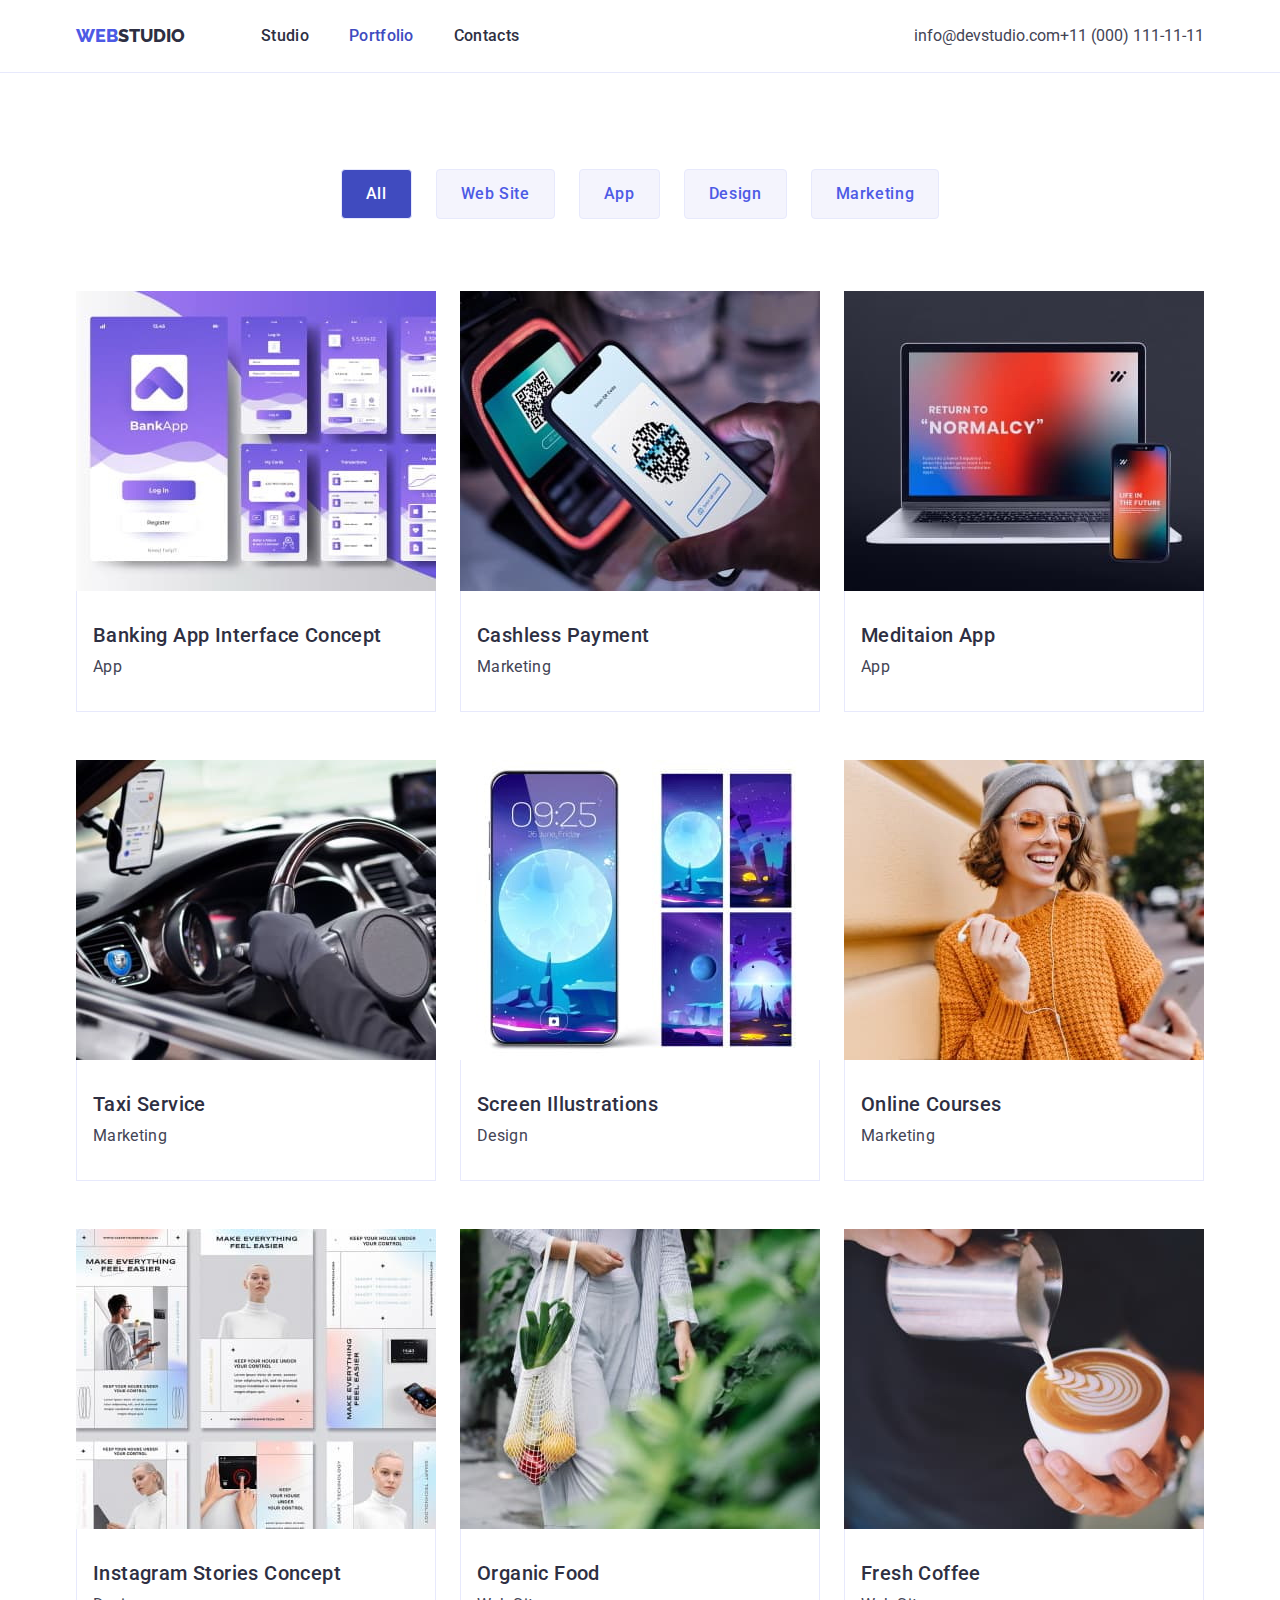
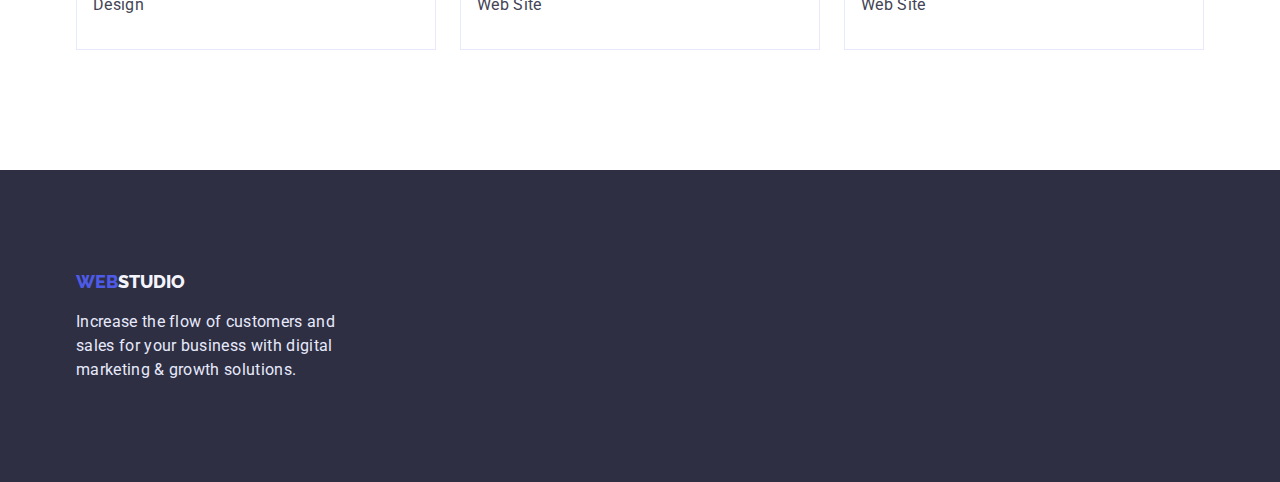
==== portfolio.html @ a2987189 "begining-4" ====
<!DOCTYPE html>
<html lang="en">
  <head>
    <meta charset="UTF-8" />
    <meta http-equiv="X-UA-Compatible" content="IE=edge" />
    <meta name="viewport" content="width=device-width, initial-scale=1.0" />
    <title>Document</title>
    <!--Fonts-->
<link rel="preconnect" href="https://fonts.googleapis.com">
<link rel="preconnect" href="https://fonts.gstatic.com" crossorigin>
<link href="https://fonts.googleapis.com/css2?family=Raleway:wght@800&family=Roboto:wght@400;500;700;900&display=swap" rel="stylesheet">
<link rel="stylesheet" href="https://cdnjs.cloudflare.com/ajax/libs/modern-normalize/1.1.0/modern-normalize.min.css" />       
<link rel="stylesheet" href="./css/styles.css" />
  </head>
  <body>
    <!--Шапка сайта-->
    <header class="page-header">
    <div class="container">  
      <nav class="page-nav">
        <a href="./index.html" class="logo"
          >Web<span class="logo-header">Studio</span></a
        >
        <ul class="site-nav list-ul">
          <li class="nav-item"><a href="./index.html" class="link">Studio</a></li>
          <li class="nav-item"><a href="./portfolio.html" class="link current">Portfolio</a></li>
          <li class="nav-item"><a href="" class="link">Contacts</a></li>
        </ul>
      </nav>
      <address>
        <ul class="page-contacts list-ul">
          <li class="addr-item">
            <a href="mailto:info@devstudio.com" class="link"
              >info@devstudio.com</a
            >
          </li>
          <li>
            <a href="tel:+110001111111" class="link">+11 (000) 111-11-11</a>
          </li>
        </ul>
      </address>
    </div>  
    </header>
    <!--Main content-->
    <main>
      <!--Список кнопок и фильтры-->
      <section class="filters-cards">
      <div class="container">  
        <h1 class="filters" hidden>Filters</h1>
        <ul class="filters-list list-ul">
          <li class="filters-item">
            <button class="filters-btn current" type="button">All</button>
          </li>
          <li class="filters-item">
            <button class="filters-btn" type="button">Web Site</button>
          </li>
          <li class="filters-item">
            <button class="filters-btn" type="button">App</button>
          </li>
          <li class="filters-item">
            <button class="filters-btn" type="button">Design</button>
          </li class="filters-item">
          <li class="filters-item">
            <button class="filters-btn" type="button">Marketing</button>
          </li>
        </ul>
        <h2 class="cards" hidden>Projects Cards</h2>
        <ul class="cards-list list-ul">
          <li class="card">
            <a href="#" class="cards-item">
              <img class="cards-list-pic" src="./images/sec1-1.jpg" alt="Project Card 1-1" width="360" />
            <div class="card-about">
              <h3 class="cards-list-title">Banking App Interface Concept</h3>
              <p class="cards-list-text">App</p>
            </div>  
            </a>
          </li>
          <li class="card">
            <a href="#" class="cards-item">
              <img class="cards-list-pic" src="./images/sec1-2.jpg" alt="Project Card 1-2" width="360" />
            <div class="card-about">  
              <h3 class="cards-list-title">Cashless Payment</h3>
              <p class="cards-list-text">Marketing</p>
            </div>
            </a>
          </li>
          <li class="card">
            <a href="#" class="cards-item">
              <img class="cards-list-pic" src="./images/sec1-3.jpg" alt="Project Card 1-3" width="360" />
            <div class="card-about">  
              <h3 class="cards-list-title">Meditaion App</h3>
              <p class="cards-list-text">App</p>
            </div>
            </a>
          </li>
          <li class="card">
            <a href="#" class="cards-item">
              <img class="cards-list-pic" src="./images/sec2-1.jpg" alt="Project Card 2-1" width="360" />
            <div class="card-about">  
              <h3 class="cards-list-title">Taxi Service</h3>
              <p class="cards-list-text">Marketing</p>
            </div>
            </a>
          </li>
          <li class="card">
            <a href="#" class="cards-item">
              <img class="cards-list-pic" src="./images/sec2-2.jpg" alt="Project Card 2-2" width="360" />
            <div class="card-about">  
              <h3 class="cards-list-title">Screen Illustrations</h3>
              <p class="cards-list-text">Design</p>
            </div>
            </a>
          </li>
          <li class="card">
            <a href="#" class="cards-item">
              <img class="cards-list-pic" src="./images/sec2-3.jpg" alt="Project Card 2-3" width="360" />
            <div class="card-about">  
              <h3 class="cards-list-title">Online Courses</h3>
              <p class="cards-list-text">Marketing</p>
            </div>
            </a>
          </li>
          <li class="card">
            <a href="#" class="cards-item">
              <img class="cards-list-pic" src="./images/sec3-1.jpg" alt="Project Card 3-1" width="360" />
            <div class="card-about">  
              <h3 class="cards-list-title">Instagram Stories Concept</h3>
              <p class="cards-list-text">Design</p>
            </div>
            </a>
          </li>
          <li class="card">
            <a href="#" class="cards-item">
              <img class="cards-list-pic" src="./images/sec3-2.jpg" alt="Project Card 3-2" width="360" />
            <div class="card-about">    
              <h3 class="cards-list-title">Organic Food</h3>
              <p class="cards-list-text">Web Site</p>
            </div>
            </a>
          </li>
          <li class="card">
            <a href="#" class="cards-item">
              <img class="cards-list-pic" src="./images/sec3-3.jpg" alt="Project Card 3-3" width="360" />
            <div class="card-about">    
              <h3 class="cards-list-title">Fresh Coffee</h3>
              <p class="cards-list-text">Web Site</p>
            </div>
            </a>
          </li>
        </ul>
      </div>  
      </section>
    </main>
    <!--Футер-->
    <footer class="basement">
      <div class="container">
        <a href="./index.html" class="logo-basement"
          >Web<span class="logo-footer">Studio</span></a>
        <p class="text-footer">
          Increase the flow of customers and sales for your business with digital
          marketing & growth solutions.
        </p>
      </div>  
      </footer>
  </body>
</html>
---- css/styles.css ----
:root {
    --primery-text-color: #434455;
    --text-logo-base-btn-hero: #4D5AE5;
    --text-logo-header:#2E2F42;
    --clr-base: #FFFFFF;
    --clr-logoftr-base-team: #F4F4FD;
    --text-footer: #E7E9FC;
    --border-header-cards: #E7E9FC;
    --clr-txt-hdr-list: #2E2F42;
    --clr-txt-address: #434455;
    --hero-color: #FFFFFF;
    --clr-btn-hero-h-f:  #404BBF;
    --clr-base-hero-ftr: #2E2F42;
    --clr-txt-sec-title: #2E2F42;
    --clr-header-h-f: #404BBF;
    --filters-btn-base: #F4F4FD;
    --filters-btn-border: #E7E9FC;
}
html {
    box-sizing: border-box;
}
*,
*::before,
*::after {
    box-sizing: inherit;
    margin-top: 0;
    margin-bottom: 0;
    padding: 0;
}
body {
    font-family: "Roboto", sans-serif;
    font-size: 16px;
    color: var(--primery-text-color);
}
img {
    display: block;
    max-width: 100%;
    height: auto;
}
/* Контейнер (outline) */
.container {
    margin: 0 auto;
    max-width: 1158px;
    padding: 0 15px;
}
.list-ul {
    list-style-type: none;
}
/* Шапка */
.page-header {
    background-color: var(--clr-base);
    border-bottom: 1px solid var(--border-header-cards); 
}
.page-header > .container {
    display: flex;
  }
.page-nav {
    display: flex;
}
.hidden {
    position: absolute;
    white-space: nowrap;
    width: 1px;
    height: 1px;
    overflow: hidden;
    border: 0;
    padding: 0;
    clip: rect(0 0 0 0);
    clip-path: inset(50%);
    margin: -1px;
}
/* logo */
.logo {
    display: inline-block;
    font-family: 'Raleway';
    font-weight: 800;
    font-size: 18px;
    line-height: 1.333;
    padding: 24px 0;
    text-transform: uppercase;
    text-decoration: none;
    color: var(--text-logo-base-btn-hero);
}
/* logo  хедер Studio*/
.logo-header {
    color: var(--text-logo-header);
}
/* logo футер  Studio*/
.logo-footer {
    color: var(--clr-logoftr-base-team);
}
/* хедер-список */
.site-nav {
    display: flex;
    margin-left: 76px;
}
.nav-item:not(:first-child), .addr-item:not(:first-child) {
    margin-left: 40px;
}
.site-nav .link {
    display: block;
    padding: 24px 0;
    font-weight: 500;
    font-size: 16px;
    line-height: 1.5;
    letter-spacing: 0.02em;
    text-decoration: none;
    color: var(--clr-txt-hdr-list);
}
.site-nav .link:hover, .site-nav .link:focus {
    color: var(--clr-header-h-f);
}
.site-nav .current {
    color: var(--clr-header-h-f)
}
/* хедер-адреса */
address {
    margin-left: auto;
}
.page-contacts {
    display: flex;
}
.page-contacts .link {
    display: inline-block;
    padding: 24px 0;
    min-height: 24px;
    font-weight: 400;
    font-size: 16px;
    line-height: 1.5;
    font-style: normal;
    text-decoration: none;
    color: var(--clr-txt-address);
}
.page-contacts .link:hover, .page-contacts .link:focus
{
    color: var(--clr-header-h-f);
}
/* Герой */
.hero {
    background-color: var(--clr-base-hero-ftr);
    padding-top: 188px;
    padding-bottom: 188px;
    text-align: center;
}
.hero-title {
    margin: 0 auto 48px;
    text-align: center;
    font-weight: 700;
    font-size: 56px;
    line-height: 1.071;
    letter-spacing: 0.02em;
    max-width: 496px;
    color: var(--hero-color);
}
.hero-btn {
    padding: 16px 32px;
    margin: 0 auto 0;
    font-family: inherit;
    font-style: normal;
    font-weight: 500;
    font-size: 16px;
    line-height: 1.5;
    letter-spacing: 0.04em;
    color: var(--hero-color);
    background-color: var(--text-logo-base-btn-hero);
    box-shadow: 0px 4px 4px rgba(0, 0, 0, 0.15);
    border-radius: 4px;
    border: none;
    outline: none;
    cursor: pointer;
}
.hero-btn:hover, .hero-btn:focus {
    color: var(--hero-color);
    background-color: var(--clr-btn-hero-h-f);
}           
/* Секция 1 Feature */
.feature {
    padding-top: 120px;
    padding-bottom: 120px;
}
.feature-ul {
    display: flex;
}
.feature-list {
    flex-basis: calc((100% - 3 * 24px) / 4);
}
.feature-list:not(:last-child) {
    margin-right: 24px;
}
.feature-list-title {
    font-weight: 500;
    font-size: 20px;
    line-height: 1.2;
    letter-spacing: 0.02em;
    color: var(--clr-txt-sec-title);
}
.feature-list-text {
    margin-top: 8px;
    font-size: 16px;
    line-height: 1.5;
    letter-spacing: 0.02em;
    color: var(--primery-text-color);
}
/* Секция 2 Working */
.work {
    padding-bottom: 120px;
}
.work-ul {
    display: flex;
}
.work-title {
    padding-top: 0;
    margin-bottom: 72px;
    font-weight: 700;
    font-size: 36px;
    line-height: 1.111;
    letter-spacing: 0.02em;
    text-align: center;
    text-transform: capitalize;
    color: var(--clr-txt-sec-title);
}
.work-item {
    margin-right: 24px;
}
.work-item:nth-child(3) {
    margin-right: 0; 
}
/* Секция 3 Team */
.team {
    padding-top: 120px;
    padding-bottom: 120px;
    background-color: var(--clr-logoftr-base-team);
}
.team-ul {
    display: flex;
}
.team-list {
    margin-right: 24px;
    flex-basis: calc((100% - 3 * 24px) / 4);
    background-color: var(--clr-base);
}
.team-list:nth-child(4) {
    margin-right: 0;
}
.team-card-prof {
    display: block;
    text-align: center;
    padding: 32px 16px;
}
.team-name {
    margin-bottom: 72px;
    font-weight: 700;
    font-size: 36px;
    line-height: 1.111;
    letter-spacing: 0.02em;
    text-align: center;
    text-transform: capitalize;
    color: var(--clr-txt-sec-title);
}
.team-list-title {
    margin-bottom: 8px;
    font-weight: 500;
    font-size: 20px;
    line-height: 1.2;
    letter-spacing: 0.02em;
    color: var(--clr-txt-sec-title);
}
.team-list-text {
    font-size: 16px;
    line-height: 1.5;
    letter-spacing: 0.02em;
    color: var(--primery-text-color);
}
/* ФУТЕР */
.basement {
    background-color: var(--clr-base-hero-ftr);
    padding-top: 100px;
    padding-bottom: 100px;
}
.text-footer {
    margin-top: 16px;
    max-width: 264px;
    font-weight: 400;
    font-size: 16px;
    line-height: 1.5;
    letter-spacing: 0.02em;
    color: var(--text-footer);
}
.logo-basement {
    display: inline-block;
    font-family: 'Raleway';
    font-weight: 800;
    font-size: 18px;
    line-height: 1.333;
    text-transform: uppercase;
    text-decoration: none;
    color: var(--text-logo-base-btn-hero);
}
/* ПОРТФОЛІО */
/* Filters */
.filters-cards {
    padding-top: 96px;
    padding-bottom: 120px;
}
.filters-list {
    display: flex;
    justify-content: center;
    margin-bottom: 72px;
}
.filters-item {
    margin-right: 24px;
}
.filters-item:nth-child(5) {
    margin-right: 0;
}
.filters-btn {
    padding: 12px 24px;
    font-family: inherit;
    font-style: normal;
    font-weight: 500;
    font-size: 16px;
    line-height: 1.5;
    letter-spacing: 0.04em;
    color: var(--text-logo-base-btn-hero);
    background: var(--filters-btn-base);
    border: 1px solid var(--filters-btn-border);
    border-radius: 4px;
    cursor: pointer;
}
.filters-btn:hover, .filters-btn:focus {
    background: var(--clr-btn-hero-h-f);
    color: var(--clr-base);
}
.filters-list .current {
    background: var(--clr-btn-hero-h-f);
    color: var(--clr-base);
}
 /* Cards */
.cards-list {
    display: flex;
    flex-wrap: wrap;
    margin-right: -24px;
    margin-bottom: -48px;
    background-color: var(--clr-base);
}
.card {
    margin-right: 24px;
    margin-bottom: 48px;
}
.cards-item {
    text-decoration: none;
}
.card-about {
    display: block;
    padding: 32px 16px; 
    text-align: left;
    border-left: 1px solid var(--border-header-cards);
    border-bottom: 1px solid var(--border-header-cards);
    border-right: 1px solid var(--border-header-cards);
    
}
.cards-list-title {
    font-weight: 500;
    font-size: 20px;
    line-height: 1.2;
    letter-spacing: 0.02em;
    color: var(--clr-txt-sec-title) 
}
.cards-list-text {
    margin-top: 8px;
    font-size: 16px;
    line-height: 1.5;
    letter-spacing: 0.02em;
    color: var(--primery-text-color);
}
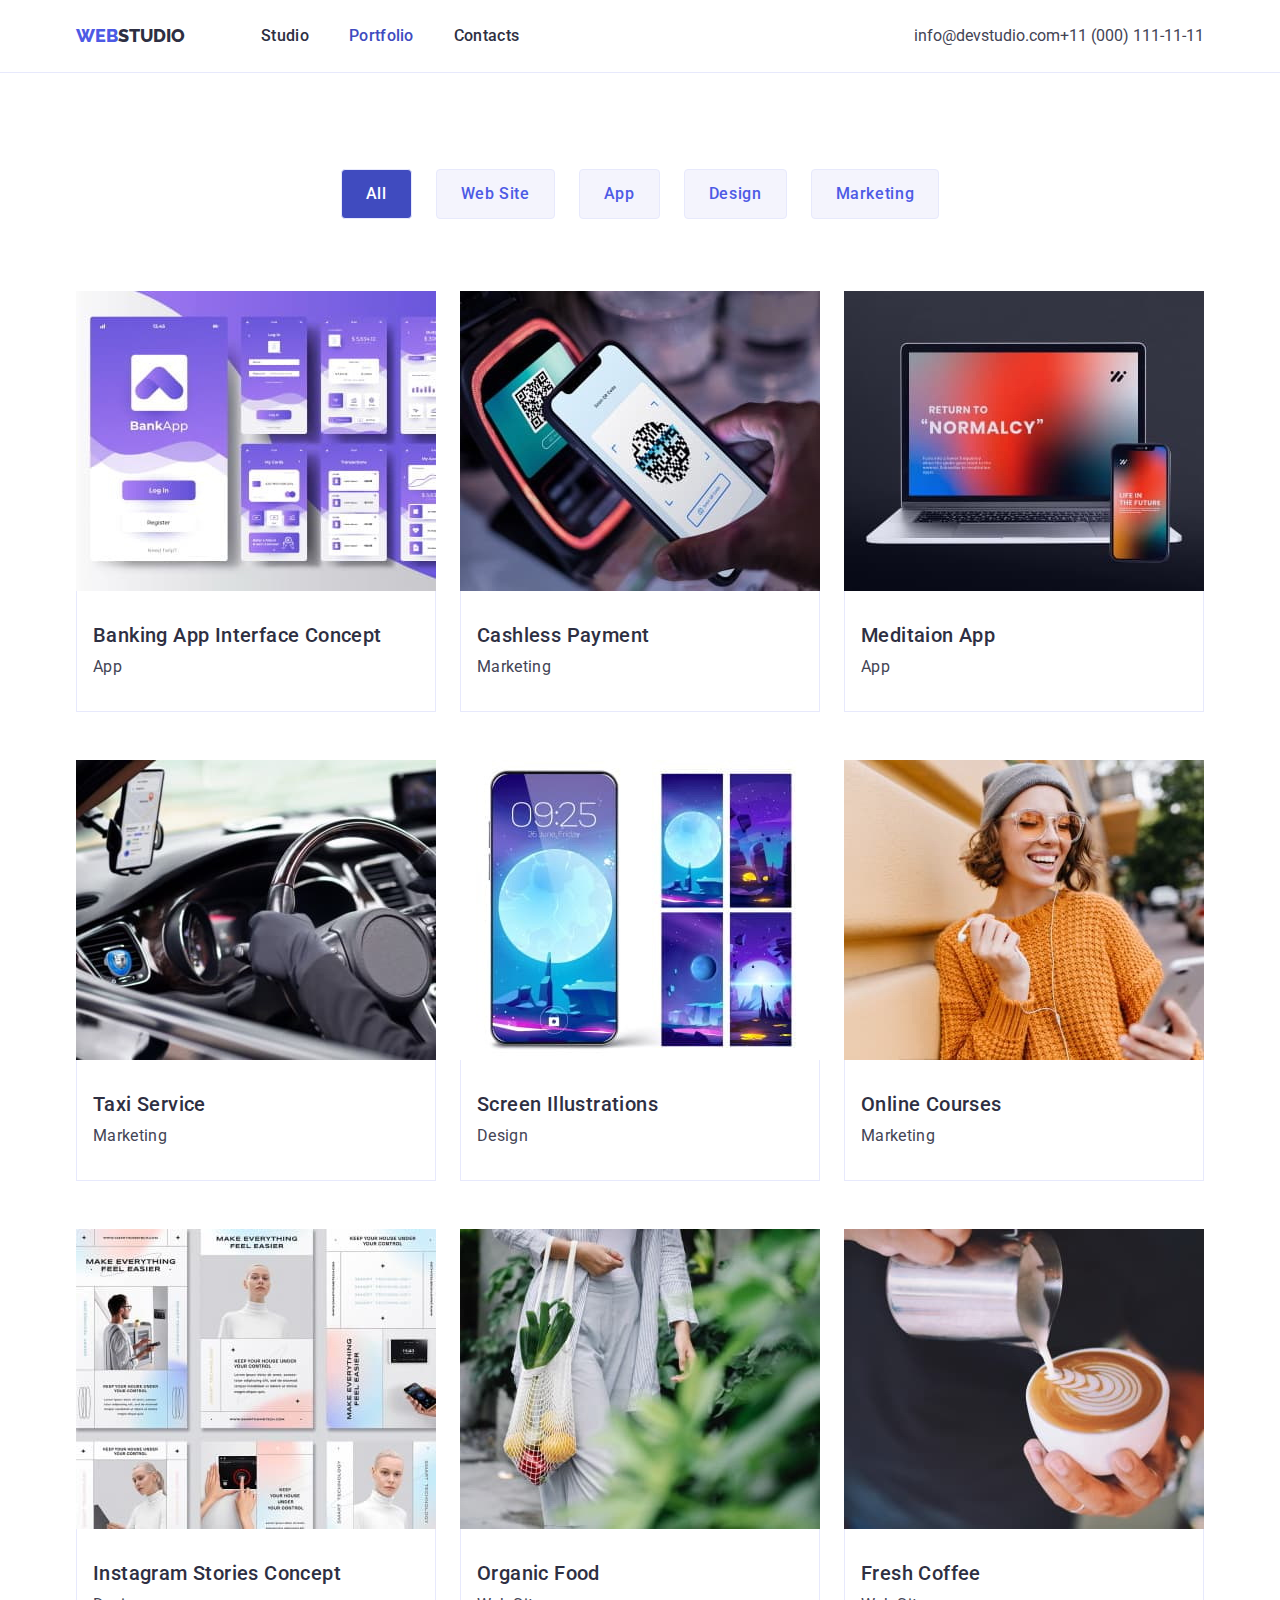
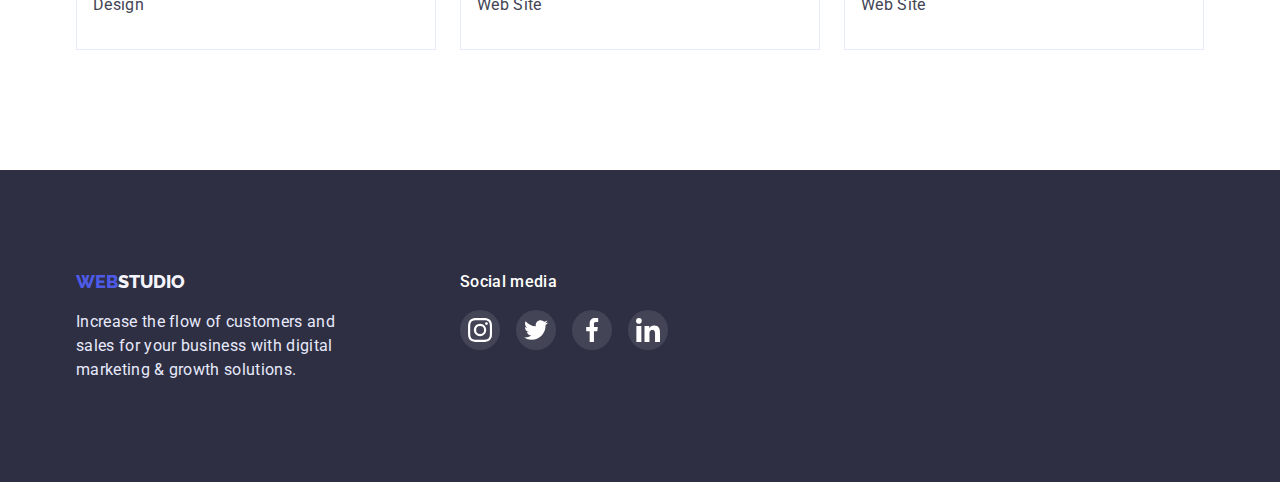
==== commit 79c70c01: "quest shadow" ====
--- a/portfolio.html
+++ b/portfolio.html
@@ -152,16 +152,52 @@
     </main>
     <!--Футер-->
     <footer class="basement">
-      <div class="container">
+      <div class="container container-ftr">
+        <div class="footer-first">
         <a href="./index.html" class="logo-basement"
           >Web<span class="logo-footer">Studio</span></a>
         <p class="text-footer">
           Increase the flow of customers and sales for your business with digital
           marketing & growth solutions.
         </p>
-      </div>  
+        </div>
+        <div class="footer-second">
+        <h3 class="text-media">Social media</h3>
+        <ul class="media-ul list-ul">
+          <li class="media-list">
+            <a class="media-link" href="#">
+            <svg class="media-icon" width="24" height="24">
+              <use href="./images/icons.svg#icon-instagram"></use>
+            </svg>
+            </a>
+          </li>
+            <li class="media-list">
+              <a class="media-link" href="#">
+              <svg class="media-icon" width="24" height="24">
+                <use href="./images/icons.svg#icon-twitter"></use>
+              </svg>
+              </a>
+            </li>
+            <li class="media-list">
+              <a class="media-link" href="#">
+              <svg class="media-icon" width="24" height="24">
+              <use href="./images/icons.svg#icon-facebook"></use>
+              </svg>
+              </a>
+            </li>
+            <li class="media-list">
+              <a class="media-link" href="#">
+              <svg class="media-icon" width="24" height="24">
+              <use href="./images/icons.svg#icon-linkedin"></use>
+              </svg>
+              </a>
+            </li>
+        </ul>
+        </div>
+    </div>  
       </footer>
-  </body>
-</html>
+    </body>
+  </html>
+  
 
 
--- a/css/styles.css
+++ b/css/styles.css
@@ -15,9 +15,16 @@
     --clr-header-h-f: #404BBF;
     --filters-btn-base: #F4F4FD;
     --filters-btn-border: #E7E9FC;
+    --border-customer: #8E8F99;
+    --border-features: #F4F4FD;
+    --border-card: #F4F4FD;
+    --succsess-green: #31D0AA;
+    --success-customer: #404BBF;
+    --success-team: #404BBF;
+    --back-team-social: #4D5AE5;
 }
 html {
-    box-sizing: border-box;
+    box-sizing: border-box; 
 }
 *,
 *::before,
@@ -137,10 +144,18 @@
 }
 /* Герой */
 .hero {
-    background-color: var(--clr-base-hero-ftr);
+    background-image: linear-gradient(
+    rgba(46, 47, 66, 0.7),
+    rgba(46, 47, 66, 0.7)),
+    url(../images/bg-hero.jpg);
+    background-repeat: no-repeat;
+    background-position: 50% 50%;
     padding-top: 188px;
     padding-bottom: 188px;
     text-align: center;
+    max-width: 1440px;
+    margin-left: auto;
+    margin-right: auto;
 }
 .hero-title {
     margin: 0 auto 48px;
@@ -201,6 +216,16 @@
     letter-spacing: 0.02em;
     color: var(--primery-text-color);
 }
+.feature-top {
+    display: flex;
+    justify-content: center;
+    align-items: center;
+    margin-bottom: 8px;
+    width: 264px;
+    height: 112px;
+    background-color: var(--border-features   );
+}
+
 /* Секция 2 Working */
 .work {
     padding-bottom: 120px;
@@ -238,6 +263,10 @@
     margin-right: 24px;
     flex-basis: calc((100% - 3 * 24px) / 4);
     background-color: var(--clr-base);
+    box-shadow: 0px 1px 6px rgba(46, 47, 66, 0.08), 
+    0px 1px 1px rgba(46, 47, 66, 0.16), 
+    0px 2px 1px rgba(46, 47, 66, 0.08);
+    border-radius: 0px 0px 4px 4px;
 }
 .team-list:nth-child(4) {
     margin-right: 0;
@@ -245,7 +274,7 @@
 .team-card-prof {
     display: block;
     text-align: center;
-    padding: 32px 16px;
+    padding: 32px 16px 0 16px;
 }
 .team-name {
     margin-bottom: 72px;
@@ -266,16 +295,98 @@
     color: var(--clr-txt-sec-title);
 }
 .team-list-text {
+    margin-bottom: 8px;
     font-size: 16px;
     line-height: 1.5;
     letter-spacing: 0.02em;
     color: var(--primery-text-color);
+}
+.team-social {
+    padding-top: 8px;
+    padding-right: 16px;
+    padding-left: 16px;
+    padding-bottom: 32px;
+}
+.team-scl-ul {
+    display: flex;
+}
+.team-scl-list {
+    display: flex;
+    justify-content: center;
+    align-items: center;
+    margin-right: 24px;
+    width: 40px;
+    height: 40px;
+    background-color: var(--back-team-social);
+    border-radius: 50%;
+}
+.team-scl-list:nth-child(4) {
+    margin-right: 0;
+}
+.team-scl-list:hover,
+.team-scl-list:focus {
+    background-color: var(--success-team);
+}
+.team-scl-link {
+    display: flex;
+    justify-content: center;
+    align-items: center;
+}
+.team-scl-icon {
+    fill: var(--clr-base);
+}
+/* Секция 4 Customers */
+.customers {
+    padding-top: 120px;
+    padding-bottom: 120px;  
+}
+.cust-name {
+    margin-bottom: 72px;
+    font-weight: 700;
+    font-size: 36px;
+    line-height: 1.111;
+    letter-spacing: 0.02em;
+    text-align: center;
+    text-transform: capitalize;
+    color: var(--clr-txt-sec-title);
+}
+.cust-ul {
+    display: flex;
+}
+.cust-list {
+    margin-right: 24px;
+    width: 168px;
+    height: 88px;
+}
+.cust-list:nth-child(6) {
+    margin-right: 0;
+}
+.cust-icon {
+    fill: currentColor;
+}
+.cust-link {
+    width: 100%;
+    height: 100%;
+    border: 1px solid var(--border-customer);
+    color: var(--border-customer);
+    border-radius: 4px;
+    display: flex;
+    justify-content: center;
+    align-items: center;
+}
+.cust-link:hover,
+.cust-link:focus {
+    color: var(--success-customer);
+    border-color: var(--success-customer);
 }
 /* ФУТЕР */
 .basement {
     background-color: var(--clr-base-hero-ftr);
     padding-top: 100px;
     padding-bottom: 100px;
+}
+.container-ftr {
+    display: flex;
 }
 .text-footer {
     margin-top: 16px;
@@ -296,6 +407,46 @@
     text-decoration: none;
     color: var(--text-logo-base-btn-hero);
 }
+.footer-second {
+    margin-left: 120px;
+}
+.text-media {
+    margin-bottom: 16px;
+    font-weight: 500;
+    font-size: 16px;
+    line-height: 24px;
+    line-height: 1.5;
+    letter-spacing: 0.02em;
+    color: var(--clr-base);
+}
+.media-ul {
+    display: flex;
+}
+.media-list {
+    display: flex;
+    justify-content: center;
+    align-items: center;
+    margin-right: 16px;
+    width: 40px;
+    height: 40px;
+    background: rgba(255, 255, 255, 0.1);
+    border-radius: 50%;
+}
+.media-list:nth-child(4) {
+    margin-right: 0;
+}
+.media-link {
+    display: flex;
+    justify-content: center;
+    align-items: center;
+}
+.media-list:hover,
+.media-list:focus {
+    background-color: var(--succsess-green);
+}
+.media-icon {
+    fill: var(--clr-base);
+}
 /* ПОРТФОЛІО */
 /* Filters */
 .filters-cards {
@@ -346,6 +497,12 @@
 .card {
     margin-right: 24px;
     margin-bottom: 48px;
+}
+.card:hover, .card:focus {
+    border: 1px solid var(--border-card);
+    box-shadow: 0px 1px 6px rgba(46, 47, 66, 0.08), 
+    0px 1px 1px rgba(46, 47, 66, 0.16), 
+    0px 2px 1px rgba(46, 47, 66, 0.08);
 }
 .cards-item {
     text-decoration: none;
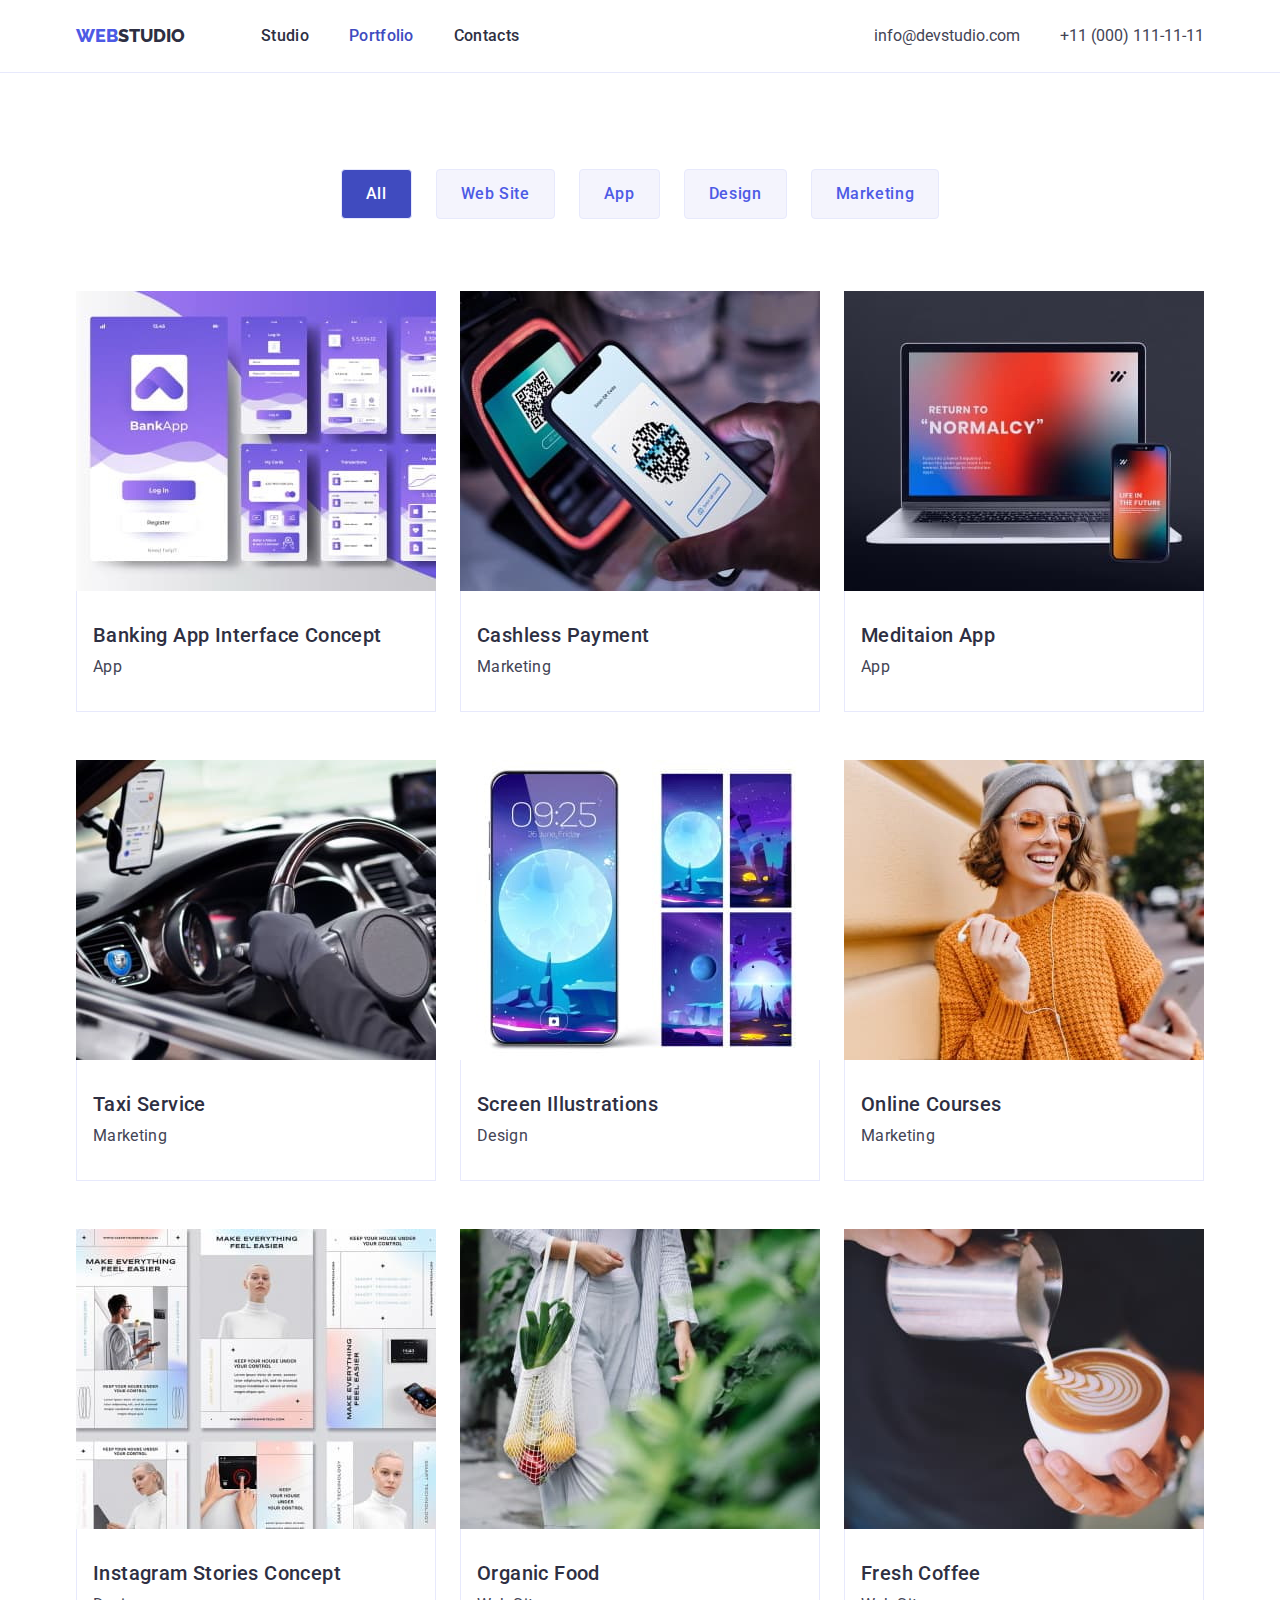
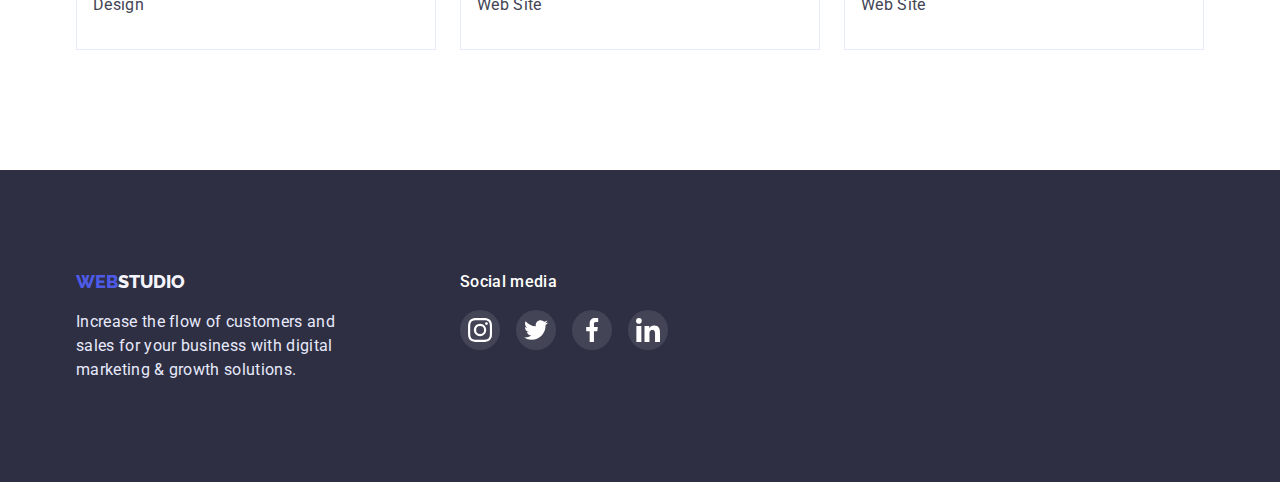
==== commit 0f1277d0: "18-02 final" ====
--- a/portfolio.html
+++ b/portfolio.html
@@ -33,7 +33,7 @@
               >info@devstudio.com</a
             >
           </li>
-          <li>
+          <li class="addr-item">
             <a href="tel:+110001111111" class="link">+11 (000) 111-11-11</a>
           </li>
         </ul>
--- a/css/styles.css
+++ b/css/styles.css
@@ -43,6 +43,7 @@
     display: block;
     max-width: 100%;
     height: auto;
+    object-fit: cover;
 }
 /* Контейнер (outline) */
 .container {
@@ -147,7 +148,8 @@
     background-image: linear-gradient(
     rgba(46, 47, 66, 0.7),
     rgba(46, 47, 66, 0.7)),
-    url(../images/bg-hero.jpg);
+    url(../images/bg-hero.jpg), 
+    url(../images/dark-bg.jpg);
     background-repeat: no-repeat;
     background-position: 50% 50%;
     padding-top: 188px;
@@ -221,7 +223,6 @@
     justify-content: center;
     align-items: center;
     margin-bottom: 8px;
-    width: 264px;
     height: 112px;
     background-color: var(--border-features   );
 }
@@ -274,7 +275,6 @@
 .team-card-prof {
     display: block;
     text-align: center;
-    padding: 32px 16px 0 16px;
 }
 .team-name {
     margin-bottom: 72px;
@@ -287,6 +287,7 @@
     color: var(--clr-txt-sec-title);
 }
 .team-list-title {
+    margin-top: 32px;
     margin-bottom: 8px;
     font-weight: 500;
     font-size: 20px;
@@ -301,36 +302,32 @@
     letter-spacing: 0.02em;
     color: var(--primery-text-color);
 }
-.team-social {
-    padding-top: 8px;
-    padding-right: 16px;
+.team-scl-ul {
+    display: flex;
     padding-left: 16px;
+}
+.team-scl-list {
+    display: flex;
+    justify-content: center;
+    align-items: center;
+    margin-right: 24px;
     padding-bottom: 32px;
 }
-.team-scl-ul {
-    display: flex;
-}
-.team-scl-list {
+.team-scl-list:nth-child(4) {
+    margin-right: 0;
+}
+.team-scl-link:hover,
+.team-scl-link:focus {
+    background-color: var(--success-team);
+}
+.team-scl-link {
     display: flex;
     justify-content: center;
     align-items: center;
-    margin-right: 24px;
     width: 40px;
     height: 40px;
     background-color: var(--back-team-social);
     border-radius: 50%;
-}
-.team-scl-list:nth-child(4) {
-    margin-right: 0;
-}
-.team-scl-list:hover,
-.team-scl-list:focus {
-    background-color: var(--success-team);
-}
-.team-scl-link {
-    display: flex;
-    justify-content: center;
-    align-items: center;
 }
 .team-scl-icon {
     fill: var(--clr-base);
@@ -355,7 +352,7 @@
 }
 .cust-list {
     margin-right: 24px;
-    width: 168px;
+    width: calc((100% - 5 * 24px) / 6);
     height: 88px;
 }
 .cust-list:nth-child(6) {
@@ -427,21 +424,21 @@
     justify-content: center;
     align-items: center;
     margin-right: 16px;
+}
+.media-list:nth-child(4) {
+    margin-right: 0;
+}
+.media-link {
+    display: flex;
+    justify-content: center;
+    align-items: center;
     width: 40px;
     height: 40px;
     background: rgba(255, 255, 255, 0.1);
     border-radius: 50%;
 }
-.media-list:nth-child(4) {
-    margin-right: 0;
-}
-.media-link {
-    display: flex;
-    justify-content: center;
-    align-items: center;
-}
-.media-list:hover,
-.media-list:focus {
+.media-link:hover,
+.media-link:focus {
     background-color: var(--succsess-green);
 }
 .media-icon {
@@ -481,6 +478,10 @@
 .filters-btn:hover, .filters-btn:focus {
     background: var(--clr-btn-hero-h-f);
     color: var(--clr-base);
+    border: 1px solid var(--clr-btn-hero-h-f);
+    box-shadow: 0px 3px 1px rgba(0, 0, 0, 0.1), 
+    0px 2px 1px rgba(0, 0, 0, 0.08), 
+    0px 2px 2px rgba(0, 0, 0, 0.12);
 }
 .filters-list .current {
     background: var(--clr-btn-hero-h-f);
@@ -498,14 +499,14 @@
     margin-right: 24px;
     margin-bottom: 48px;
 }
-.card:hover, .card:focus {
-    border: 1px solid var(--border-card);
+.cards-item:hover, .cards-item:focus {
     box-shadow: 0px 1px 6px rgba(46, 47, 66, 0.08), 
     0px 1px 1px rgba(46, 47, 66, 0.16), 
     0px 2px 1px rgba(46, 47, 66, 0.08);
 }
 .cards-item {
     text-decoration: none;
+    display: block;
 }
 .card-about {
     display: block;
